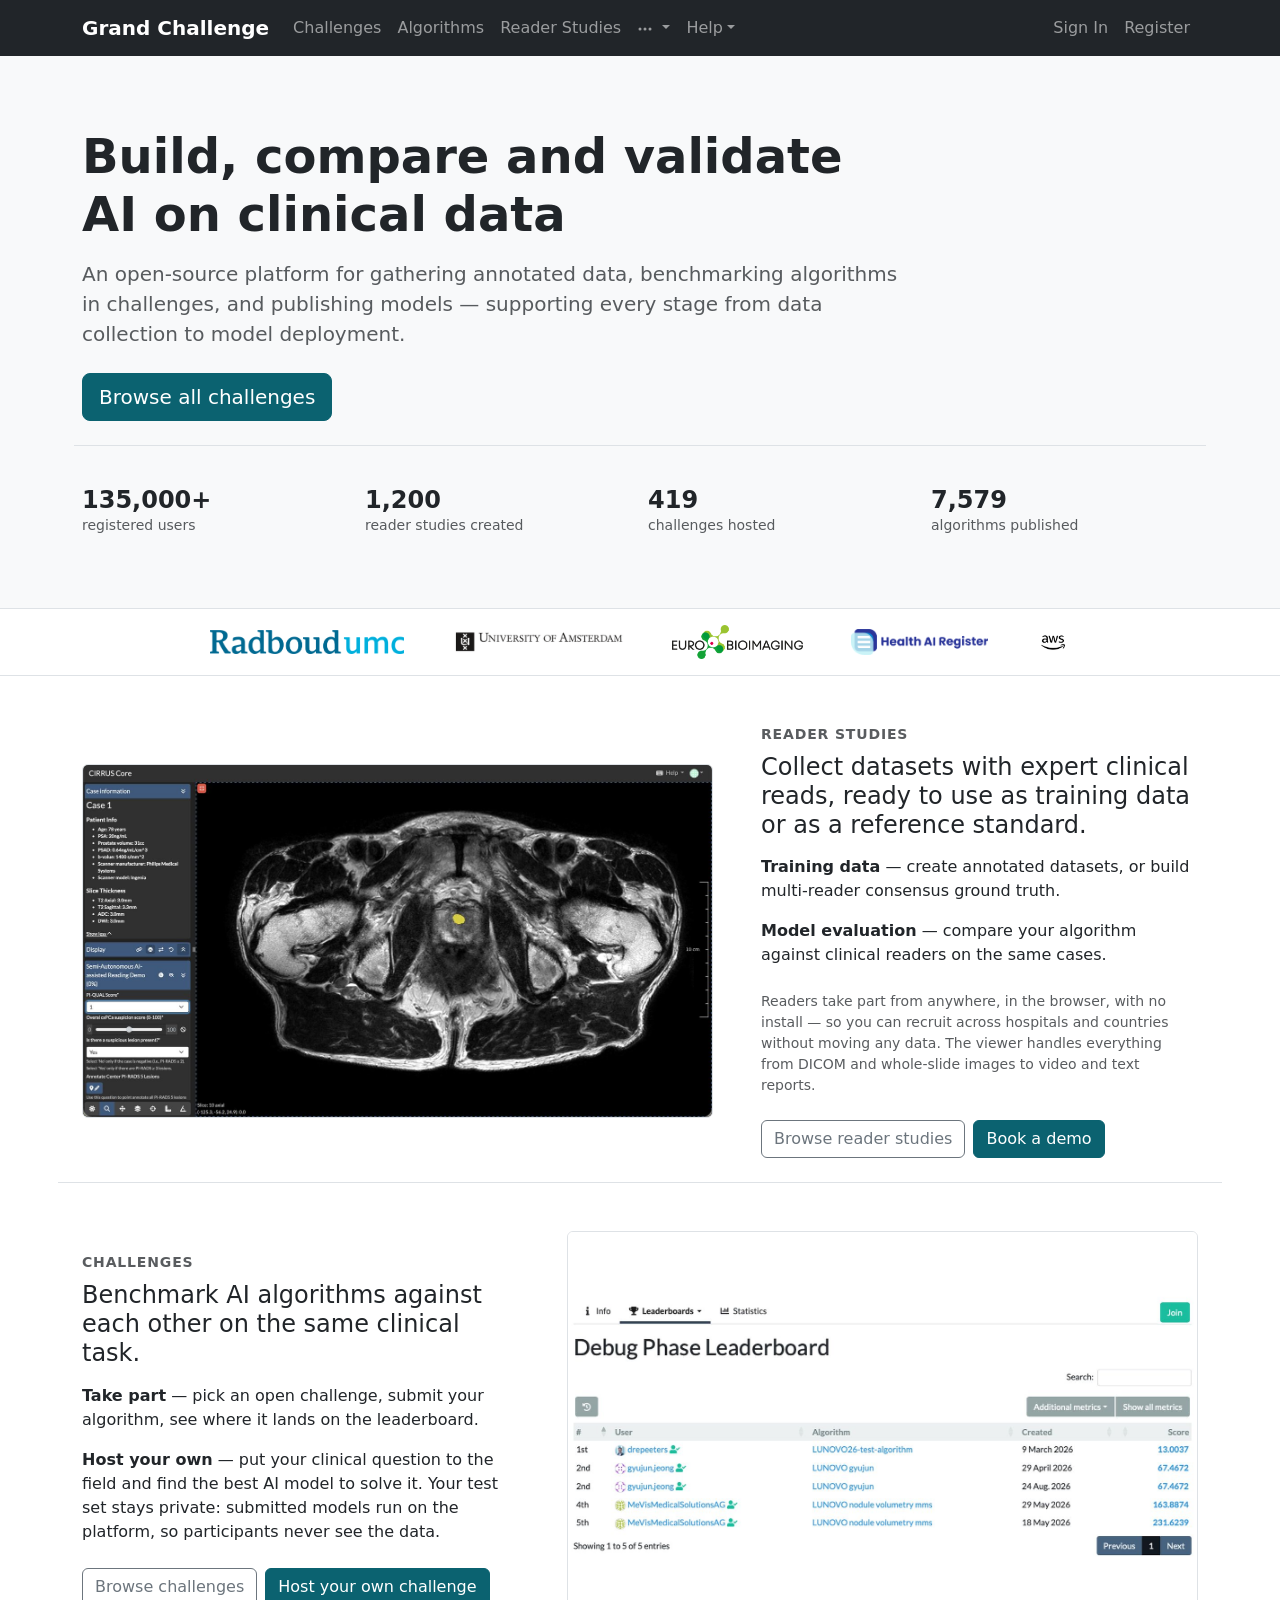
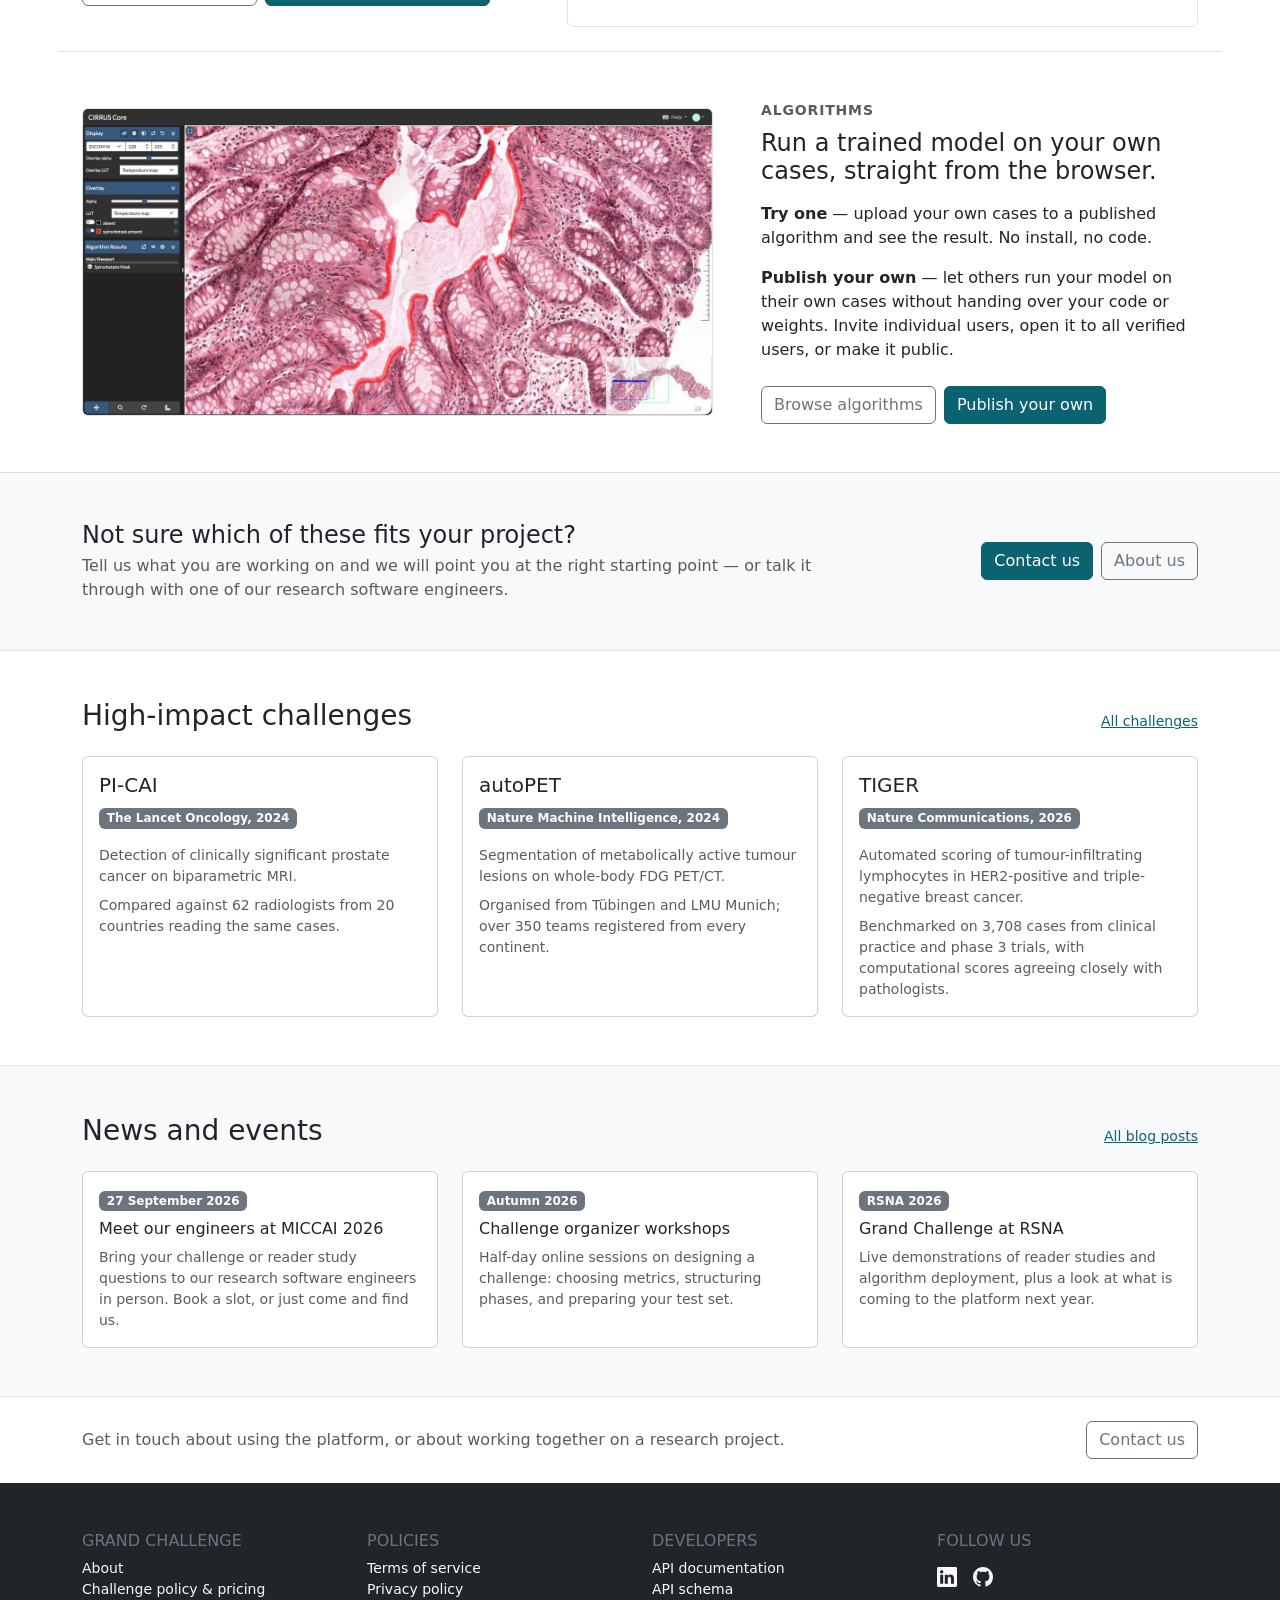
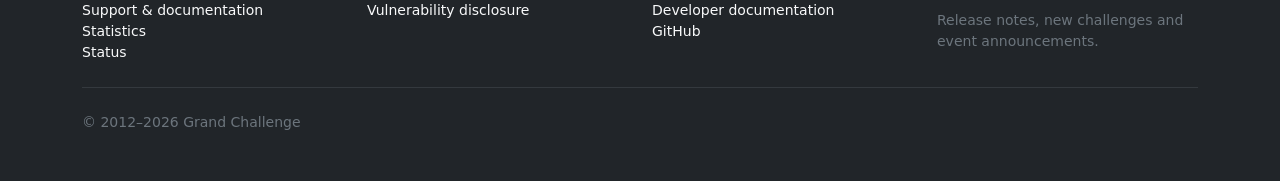
==== index.html @ 6c6eebd8 "Add original html document" ====
<!DOCTYPE html>
<html lang="en" data-bs-theme="light">
<head>
<meta charset="utf-8">
<meta name="viewport" content="width=device-width, initial-scale=1">
<title>Grand Challenge — homepage draft v3</title>
<link href="https://cdn.jsdelivr.net/npm/bootstrap@5.3.3/dist/css/bootstrap.min.css" rel="stylesheet">

<!-- =====================================================================
     THEME OVERRIDES — the only custom CSS on the page.
     All of it uses Bootstrap 5.3's own CSS variable API. Delete this
     block and the page still works; it just reverts to Bootstrap blue.
     ===================================================================== -->
<style>
  :root,
  [data-bs-theme="light"] {
    --gc-accent:        #0b6270;
    --gc-accent-hover:  #095260;
    --bs-link-color-rgb: 11, 98, 112;
    --bs-link-hover-color-rgb: 9, 82, 96;
  }
  .btn-primary {
    --bs-btn-bg: var(--gc-accent);
    --bs-btn-border-color: var(--gc-accent);
    --bs-btn-hover-bg: var(--gc-accent-hover);
    --bs-btn-hover-border-color: var(--gc-accent-hover);
    --bs-btn-active-bg: var(--gc-accent-hover);
    --bs-btn-active-border-color: var(--gc-accent-hover);
  }
</style>
</head>
<body>

<!-- ============ NAVBAR ============ -->
<!-- Mirrors the live grand-challenge.org navbar: three primary sections,
     an unlabelled overflow dropdown, Help, then Sign In / Register. -->
<nav class="navbar navbar-expand-lg bg-dark" data-bs-theme="dark">
  <div class="container">
    <a class="navbar-brand fw-semibold" href="https://grand-challenge.org/">Grand Challenge</a>
    <button class="navbar-toggler" type="button" data-bs-toggle="collapse" data-bs-target="#nav" aria-controls="nav" aria-expanded="false" aria-label="Toggle navigation">
      <span class="navbar-toggler-icon"></span>
    </button>
    <div class="collapse navbar-collapse" id="nav">
      <ul class="navbar-nav me-auto">
        <li class="nav-item"><a class="nav-link" href="https://grand-challenge.org/challenges/">Challenges</a></li>
        <li class="nav-item"><a class="nav-link" href="https://grand-challenge.org/algorithms/">Algorithms</a></li>
        <li class="nav-item"><a class="nav-link" href="https://grand-challenge.org/reader-studies/">Reader Studies</a></li>
        <li class="nav-item dropdown">
          <a class="nav-link dropdown-toggle" href="#" role="button" data-bs-toggle="dropdown" aria-expanded="false" aria-label="More">
            <svg xmlns="http://www.w3.org/2000/svg" width="16" height="16" viewBox="0 0 16 16" fill="currentColor" aria-hidden="true"><path d="M3 9.5a1.5 1.5 0 1 1 0-3 1.5 1.5 0 0 1 0 3m5 0a1.5 1.5 0 1 1 0-3 1.5 1.5 0 0 1 0 3m5 0a1.5 1.5 0 1 1 0-3 1.5 1.5 0 0 1 0 3"/></svg>
          </a>
          <ul class="dropdown-menu">
            <li><a class="dropdown-item" href="https://grand-challenge.org/blogs/">Blog</a></li>
            <li><a class="dropdown-item" href="https://grand-challenge.org/archives/">Archives</a></li>
            <li><a class="dropdown-item" href="https://grand-challenge.org/about/">About</a></li>
            <li><a class="dropdown-item" href="https://grand-challenge.org/stats/">Statistics</a></li>
            <li><a class="dropdown-item" href="https://grand-challenge.org/policies/terms-of-service/">Terms of Service</a></li>
            <li><a class="dropdown-item" href="https://grand-challenge.org/policies/privacy/">Privacy Policy</a></li>
          </ul>
        </li>
        <li class="nav-item dropdown">
          <a class="nav-link dropdown-toggle" href="#" role="button" data-bs-toggle="dropdown" aria-expanded="false">Help</a>
          <ul class="dropdown-menu">
            <li><h6 class="dropdown-header">Grand Challenge Support</h6></li>
            <li><a class="dropdown-item" href="https://grand-challenge.org/documentation/">Grand Challenge Documentation</a></li>
          </ul>
        </li>
      </ul>
      <ul class="navbar-nav">
        <li class="nav-item"><a class="nav-link" href="https://grand-challenge.org/accounts/login/">Sign In</a></li>
        <li class="nav-item"><a class="nav-link" href="https://grand-challenge.org/accounts/signup/">Register</a></li>
      </ul>
    </div>
  </div>
</nav>

<!-- ============ HERO ============ -->
<header class="bg-body-tertiary border-bottom py-5">
  <div class="container py-lg-4">
    <div class="row">
      <div class="col-lg-9">
        <h1 class="display-5 fw-bold mb-3">Build, compare and validate AI on clinical data</h1>
        <p class="fs-5 text-body-secondary mb-4">
          An open-source platform for gathering annotated data, benchmarking algorithms
          in challenges, and publishing models &mdash; supporting every stage from data
          collection to model deployment.
        </p>
        <div class="d-flex flex-wrap gap-2">
          <a href="#" class="btn btn-primary btn-lg">Browse all challenges</a>
        </div>
      </div>
    </div>

    <div class="row g-3 mt-4 pt-4 border-top">
      <div class="col-6 col-lg-3">
        <div class="h4 fw-bold mb-0">135,000+</div>
        <div class="small text-body-secondary">registered users</div>
      </div>
      <div class="col-6 col-lg-3">
        <div class="h4 fw-bold mb-0">1,200</div>
        <div class="small text-body-secondary">reader studies created</div>
      </div>
      <div class="col-6 col-lg-3">
        <div class="h4 fw-bold mb-0">419</div>
        <div class="small text-body-secondary">challenges hosted</div>
      </div>
      <div class="col-6 col-lg-3">
        <div class="h4 fw-bold mb-0">7,579</div>
        <div class="small text-body-secondary">algorithms published</div>
      </div>
    </div>
  </div>
</header>

<!-- ============ PARTNERS ============ -->
<!-- Label sits inline with the logos rather than on its own line above them,
     which halves the height of the band. Heights tuned for optical weight. -->
<section class="py-3 border-bottom">
  <div class="container">
    <div class="d-flex flex-wrap align-items-center justify-content-center gap-4 gap-lg-5">
      <img alt="Radboud university medical center" style="height:24px;width:auto" src="[data-uri]">
      <img alt="University of Amsterdam" style="height:24px;width:auto" src="[data-uri]">
      <img alt="Euro-BioImaging" style="height:34px;width:auto" src="[data-uri]">
      <img alt="Health AI Register" style="height:26px;width:auto" src="[data-uri]">
      <img alt="Amazon Web Services" style="height:34px;width:auto" src="[data-uri]">
    </div>
  </div>
</section>

<!-- ============ THE FEATURES ============ -->
<!-- Stacked, alternating sides. Equal weight comes from identical internal
     shape: heading / one lede line / two labelled uses / one link. -->
<section class="py-5">
  <div class="container">

      <!-- Reader studies -->
      <div class="row g-4 g-lg-5 align-items-center mb-5 pb-4 border-bottom">
        <div class="col-lg-7">
          <img class="img-fluid rounded border" width="1400" height="783" loading="lazy"
            alt="The CIRRUS viewer showing a full prostate MRI slice with an annotated lesion, beside a panel of study questions" src="[data-uri]">
        </div>
        <div class="col-lg-5">
          <p class="text-uppercase small fw-semibold text-body-secondary mb-2" style="letter-spacing:.06em">Reader studies</p>
          <h3 class="h4 mb-3">Collect datasets with expert clinical reads, ready to use as training data or as a reference standard.</h3>
          <ul class="list-unstyled mb-4">
            <li class="mb-3"><strong>Training data</strong> &mdash; create annotated datasets, or build multi-reader consensus ground truth.</li>
            <li><strong>Model evaluation</strong> &mdash; compare your algorithm against clinical readers on the same cases.</li>
          </ul>
          <p class="small text-body-secondary mb-4">
            Readers take part from anywhere, in the browser, with no install &mdash; so you can
            recruit across hospitals and countries without moving any data. The viewer handles
            everything from DICOM and whole-slide images to video and text reports.
          </p>
          <div class="d-flex flex-wrap gap-2">
            <a href="https://grand-challenge.org/reader-studies/" class="btn btn-outline-secondary">Browse reader studies</a>
            <a href="#" class="btn btn-primary">Book a demo</a>
          </div>
        </div>
      </div>

      <!-- Challenges -->
      <div class="row g-4 g-lg-5 align-items-center flex-lg-row-reverse mb-5 pb-4 border-bottom">
        <div class="col-lg-7">
          <img class="img-fluid rounded border" width="1400" height="875" loading="lazy"
            alt="A challenge leaderboard, ranking submitted algorithms by score with the team, algorithm name and submission date" src="[data-uri]">
        </div>
        <div class="col-lg-5">
          <p class="text-uppercase small fw-semibold text-body-secondary mb-2" style="letter-spacing:.06em">Challenges</p>
          <h3 class="h4 mb-3">Benchmark AI algorithms against each other on the same clinical task.</h3>
          <ul class="list-unstyled mb-4">
            <li class="mb-3"><strong>Take part</strong> &mdash; pick an open challenge, submit your algorithm, see where it lands on the leaderboard.</li>
            <li><strong>Host your own</strong> &mdash; put your clinical question to the field and find the best AI model to solve it. Your test set stays private: submitted models run on the platform, so participants never see the data.</li>
          </ul>
          <div class="d-flex flex-wrap gap-2">
            <a href="#" class="btn btn-outline-secondary">Browse challenges</a>
            <a href="#" class="btn btn-primary">Host your own challenge</a>
          </div>
        </div>
      </div>

      <!-- Algorithms -->
      <div class="row g-4 g-lg-5 align-items-center">
        <div class="col-lg-7">
          <img class="img-fluid rounded border" width="1400" height="682" loading="lazy"
            alt="The viewer showing a pathology slide with an algorithm-generated spirochetosis mask overlaid in red, beside overlay and class controls" src="[data-uri]">
        </div>
        <div class="col-lg-5">
          <p class="text-uppercase small fw-semibold text-body-secondary mb-2" style="letter-spacing:.06em">Algorithms</p>
          <h3 class="h4 mb-3">Run a trained model on your own cases, straight from the browser.</h3>
          <ul class="list-unstyled mb-4">
            <li class="mb-3"><strong>Try one</strong> &mdash; upload your own cases to a published algorithm and see the result. No install, no code.</li>
            <li><strong>Publish your own</strong> &mdash; let others run your model on their own cases without handing over your code or weights. Invite individual users, open it to all verified users, or make it public.</li>
          </ul>
          <div class="d-flex flex-wrap gap-2">
            <a href="#" class="btn btn-outline-secondary">Browse algorithms</a>
            <a href="#" class="btn btn-primary">Publish your own</a>
          </div>
        </div>
      </div>
  </div>
</section>

<!-- ============ CONTACT ============ -->
<section class="py-5 bg-body-tertiary border-top border-bottom">
  <div class="container">
    <div class="row align-items-center g-3">
      <div class="col-lg-8">
        <h2 class="h4 mb-1">Not sure which of these fits your project?</h2>
        <p class="text-body-secondary mb-0">
          Tell us what you are working on and we will point you at the right starting
          point &mdash; or talk it through with one of our research software engineers.
        </p>
      </div>
      <div class="col-lg-4 text-lg-end">
        <div class="d-flex flex-wrap gap-2 justify-content-lg-end">
          <a href="#" class="btn btn-primary">Contact us</a>
          <a href="https://grand-challenge.org/about/" class="btn btn-outline-secondary">About us</a>
        </div>
      </div>
    </div>
  </div>
</section>

<!-- ============ HIGHLIGHTED CHALLENGES ============ -->
<!-- {% for challenge in high_impact_challenges %} over a curated flag. -->
<section class="py-5">
  <div class="container">
    <div class="d-flex flex-wrap justify-content-between align-items-end mb-4 gap-2">
      <h2 class="h3 mb-0">High-impact challenges</h2>
      <a href="https://grand-challenge.org/challenges/" class="small">All challenges</a>
    </div>

    <div class="row row-cols-1 row-cols-md-3 g-4">
      <div class="col">
        <div class="card h-100">
          <div class="card-body">
            <h3 class="h5 card-title mb-2"><a href="https://pi-cai.grand-challenge.org/" class="stretched-link text-decoration-none text-body">PI-CAI</a></h3>
            <span class="badge text-bg-secondary mb-3">The Lancet Oncology, 2024</span>
            <p class="card-text small text-body-secondary mb-2">Detection of clinically significant prostate cancer on biparametric MRI.</p>
            <p class="card-text small text-body-secondary mb-0">Compared against 62 radiologists from 20 countries reading the same cases.</p>
          </div>
        </div>
      </div>
      <div class="col">
        <div class="card h-100">
          <div class="card-body">
            <h3 class="h5 card-title mb-2"><a href="https://autopet.grand-challenge.org/" class="stretched-link text-decoration-none text-body">autoPET</a></h3>
            <span class="badge text-bg-secondary mb-3">Nature Machine Intelligence, 2024</span>
            <p class="card-text small text-body-secondary mb-2">Segmentation of metabolically active tumour lesions on whole-body FDG PET/CT.</p>
            <p class="card-text small text-body-secondary mb-0">Organised from T&uuml;bingen and LMU Munich; over 350 teams registered from every continent.</p>
          </div>
        </div>
      </div>
      <div class="col">
        <div class="card h-100">
          <div class="card-body">
            <h3 class="h5 card-title mb-2"><a href="https://tiger.grand-challenge.org/" class="stretched-link text-decoration-none text-body">TIGER</a></h3>
            <span class="badge text-bg-secondary mb-3">Nature Communications, 2026</span>
            <p class="card-text small text-body-secondary mb-2">Automated scoring of tumour-infiltrating lymphocytes in HER2-positive and triple-negative breast cancer.</p>
            <p class="card-text small text-body-secondary mb-0">Benchmarked on 3,708 cases from clinical practice and phase 3 trials, with computational scores agreeing closely with pathologists.</p>
          </div>
        </div>
      </div>
    </div>
  </div>
</section>

<!-- ============ NEWS &amp; EVENTS ============ -->
<!-- Forward-looking. Past release notes stay on the blog. -->
<section class="py-5 bg-body-tertiary border-top border-bottom">
  <div class="container">
    <div class="d-flex flex-wrap justify-content-between align-items-end mb-4 gap-2">
      <h2 class="h3 mb-0">News and events</h2>
      <a href="https://grand-challenge.org/blogs/" class="small">All blog posts</a>
    </div>
    <div class="row g-4">

      <div class="col-md-4">
        <div class="card h-100">
          <div class="card-body">
            <span class="badge text-bg-secondary mb-2">27 September 2026</span>
            <h3 class="h6 card-title"><a href="#" class="stretched-link text-decoration-none text-body">Meet our engineers at MICCAI 2026</a></h3>
            <p class="card-text small text-body-secondary">
              Bring your challenge or reader study questions to our research software
              engineers in person. Book a slot, or just come and find us.
            </p>
          </div>
        </div>
      </div>

      <div class="col-md-4">
        <div class="card h-100">
          <div class="card-body">
            <span class="badge text-bg-secondary mb-2">Autumn 2026</span>
            <h3 class="h6 card-title"><a href="#" class="stretched-link text-decoration-none text-body">Challenge organizer workshops</a></h3>
            <p class="card-text small text-body-secondary">
              Half-day online sessions on designing a challenge: choosing metrics,
              structuring phases, and preparing your test set.
            </p>
          </div>
        </div>
      </div>

      <div class="col-md-4">
        <div class="card h-100">
          <div class="card-body">
            <span class="badge text-bg-secondary mb-2">RSNA 2026</span>
            <h3 class="h6 card-title"><a href="#" class="stretched-link text-decoration-none text-body">Grand Challenge at RSNA</a></h3>
            <p class="card-text small text-body-secondary">
              Live demonstrations of reader studies and algorithm deployment,
              plus a look at what is coming to the platform next year.
            </p>
          </div>
        </div>
      </div>

    </div>
  </div>
</section>

<!-- ============ CLOSING CONTACT STRIP ============ -->
<!-- Slim echo of the contact band above, so the page ends on an action. -->
<section class="py-4">
  <div class="container">
    <div class="d-flex flex-wrap align-items-center justify-content-between gap-2">
      <p class="mb-0 text-body-secondary">Get in touch about using the platform, or about working together on a research project.</p>
      <a href="#" class="btn btn-outline-secondary">Contact us</a>
    </div>
  </div>
</section>

<!-- ============ FOOTER ============ -->
<footer class="bg-dark text-light py-5" data-bs-theme="dark">
  <div class="container">
    <div class="row g-4">
      <div class="col-6 col-lg-3">
        <h2 class="h6 text-uppercase text-secondary">Grand Challenge</h2>
        <ul class="list-unstyled small mb-0">
          <li><a class="link-light link-underline-opacity-0 link-underline-opacity-100-hover" href="#">About</a></li>
          <li><a class="link-light link-underline-opacity-0 link-underline-opacity-100-hover" href="#">Challenge policy &amp; pricing</a></li>
          <li><a class="link-light link-underline-opacity-0 link-underline-opacity-100-hover" href="#">Support &amp; documentation</a></li>
          <li><a class="link-light link-underline-opacity-0 link-underline-opacity-100-hover" href="#">Statistics</a></li>
          <li><a class="link-light link-underline-opacity-0 link-underline-opacity-100-hover" href="#">Status</a></li>
        </ul>
      </div>
      <div class="col-6 col-lg-3">
        <h2 class="h6 text-uppercase text-secondary">Policies</h2>
        <ul class="list-unstyled small mb-0">
          <li><a class="link-light link-underline-opacity-0 link-underline-opacity-100-hover" href="#">Terms of service</a></li>
          <li><a class="link-light link-underline-opacity-0 link-underline-opacity-100-hover" href="#">Privacy policy</a></li>
          <li><a class="link-light link-underline-opacity-0 link-underline-opacity-100-hover" href="#">Vulnerability disclosure</a></li>
        </ul>
      </div>
      <div class="col-6 col-lg-3">
        <h2 class="h6 text-uppercase text-secondary">Developers</h2>
        <ul class="list-unstyled small mb-0">
          <li><a class="link-light link-underline-opacity-0 link-underline-opacity-100-hover" href="#">API documentation</a></li>
          <li><a class="link-light link-underline-opacity-0 link-underline-opacity-100-hover" href="#">API schema</a></li>
          <li><a class="link-light link-underline-opacity-0 link-underline-opacity-100-hover" href="#">Developer documentation</a></li>
          <li><a class="link-light link-underline-opacity-0 link-underline-opacity-100-hover" href="#">GitHub</a></li>
        </ul>
      </div>
      <div class="col-6 col-lg-3">
        <h2 class="h6 text-uppercase text-secondary">Follow us</h2>
        <div class="d-flex gap-3 fs-4">
          <a class="link-light" href="https://www.linkedin.com/company/grand-challenge" aria-label="Grand Challenge on LinkedIn"><svg xmlns="http://www.w3.org/2000/svg" width="20" height="20" viewBox="0 0 16 16" fill="currentColor" aria-hidden="true"><path d="M0 1.146C0 .513.526 0 1.175 0h13.65C15.474 0 16 .513 16 1.146v13.708c0 .633-.526 1.146-1.175 1.146H1.175C.526 16 0 15.487 0 14.854zm4.943 12.248V6.169H2.542v7.225zm-1.2-8.212c.837 0 1.358-.554 1.358-1.248-.015-.709-.52-1.248-1.342-1.248S2.4 3.226 2.4 3.934c0 .694.521 1.248 1.327 1.248zm4.908 8.212V9.359c0-.216.016-.432.08-.586.173-.431.568-.878 1.232-.878.869 0 1.216.662 1.216 1.634v3.865h2.401V9.25c0-2.22-1.184-3.252-2.764-3.252-1.274 0-1.845.7-2.165 1.193v.025h-.016l.016-.025V6.169h-2.4c.03.678 0 7.225 0 7.225z"/></svg></a>
          <a class="link-light" href="https://github.com/comic/grand-challenge.org" aria-label="Grand Challenge on GitHub"><svg xmlns="http://www.w3.org/2000/svg" width="20" height="20" viewBox="0 0 16 16" fill="currentColor" aria-hidden="true"><path d="M8 0C3.58 0 0 3.58 0 8c0 3.54 2.29 6.53 5.47 7.59.4.07.55-.17.55-.38 0-.19-.01-.82-.01-1.49-2.01.37-2.53-.49-2.69-.94-.09-.23-.48-.94-.82-1.13-.28-.15-.68-.52-.01-.53.63-.01 1.08.58 1.23.82.72 1.21 1.87.87 2.33.66.07-.52.28-.87.51-1.07-1.78-.2-3.64-.89-3.64-3.95 0-.87.31-1.59.82-2.15-.08-.2-.36-1.02.08-2.12 0 0 .67-.21 2.2.82.64-.18 1.32-.27 2-.27s1.36.09 2 .27c1.53-1.04 2.2-.82 2.2-.82.44 1.1.16 1.92.08 2.12.51.56.82 1.27.82 2.15 0 3.07-1.87 3.75-3.65 3.95.29.25.54.73.54 1.48 0 1.07-.01 1.93-.01 2.2 0 .21.15.46.55.38A8.01 8.01 0 0 0 16 8c0-4.42-3.58-8-8-8"/></svg></a>
        </div>
        <p class="small text-secondary mt-3 mb-0">
          Release notes, new challenges and event announcements.
        </p>
      </div>
    </div>
    <hr class="border-secondary my-4">
    <p class="small text-secondary mb-0">&copy; 2012&ndash;2026 Grand Challenge</p>
  </div>
</footer>

<script src="https://cdn.jsdelivr.net/npm/bootstrap@5.3.3/dist/js/bootstrap.bundle.min.js"></script>
</body>
</html>
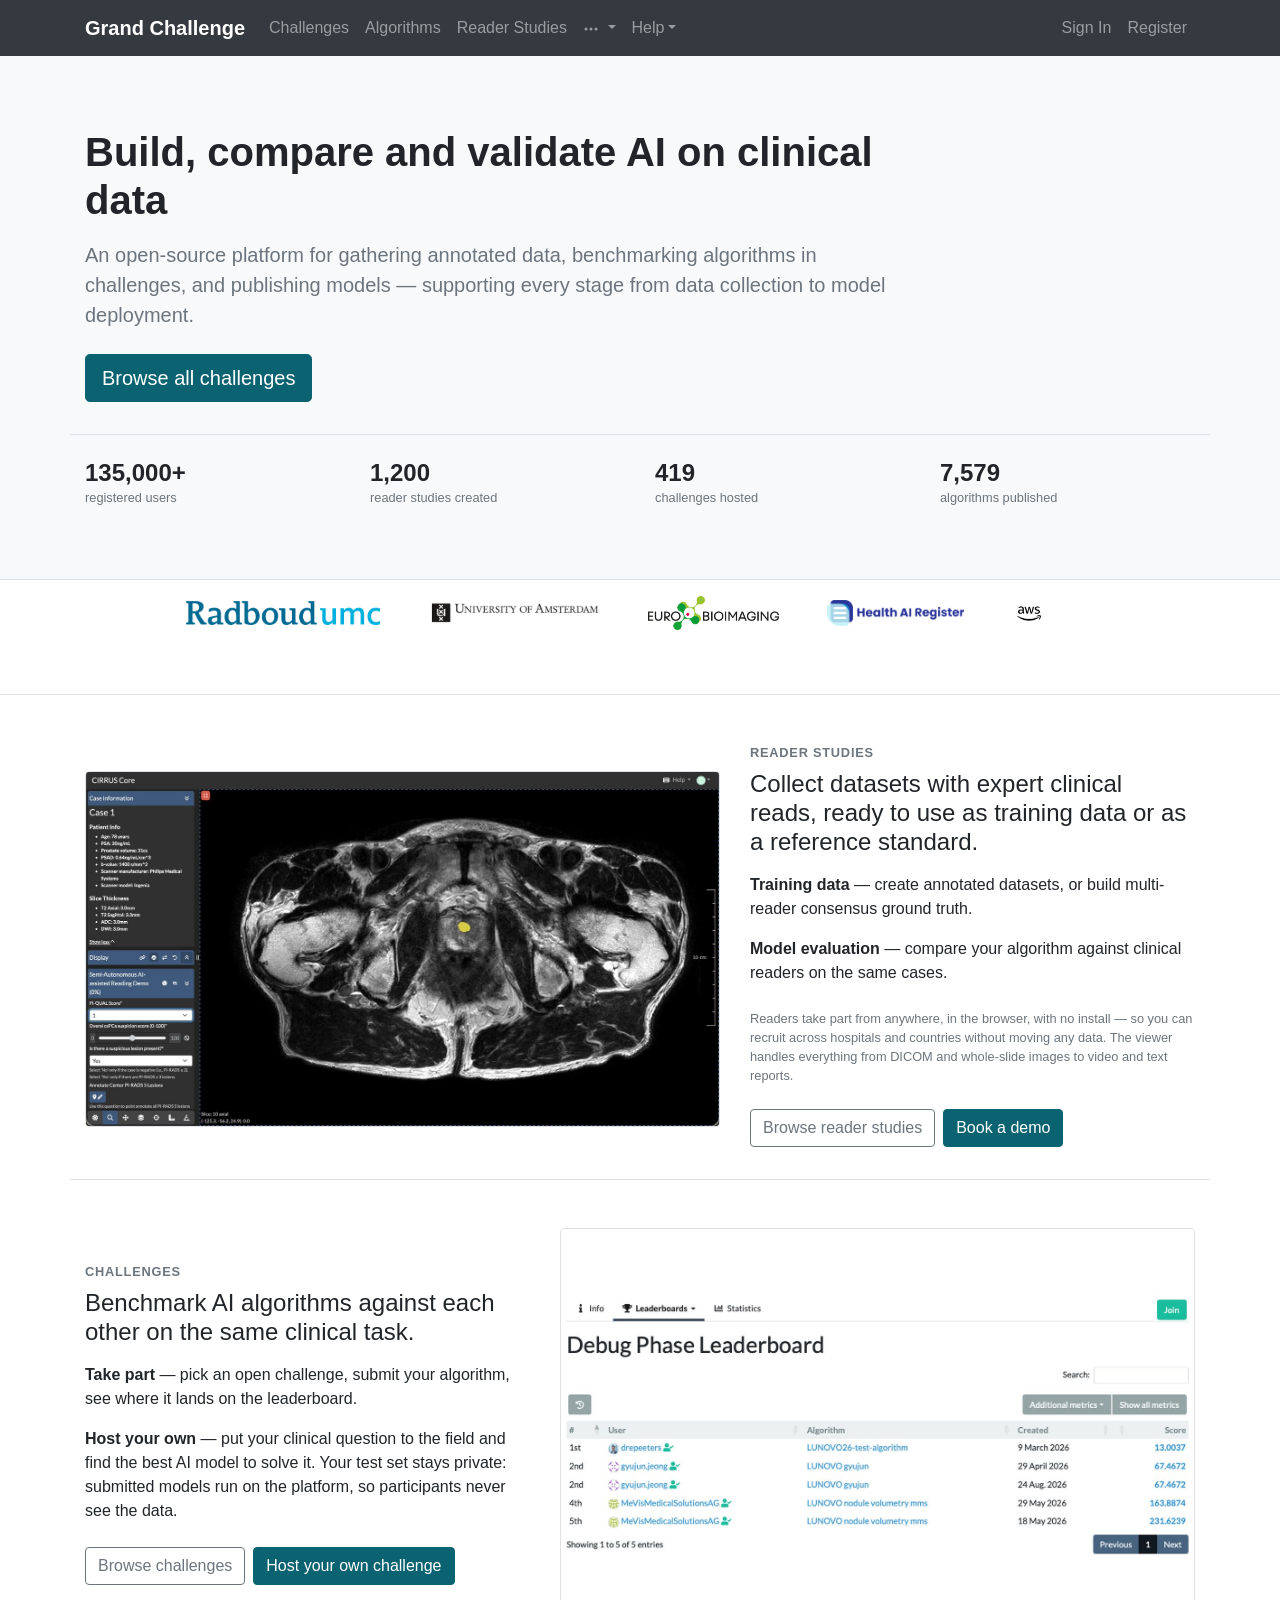
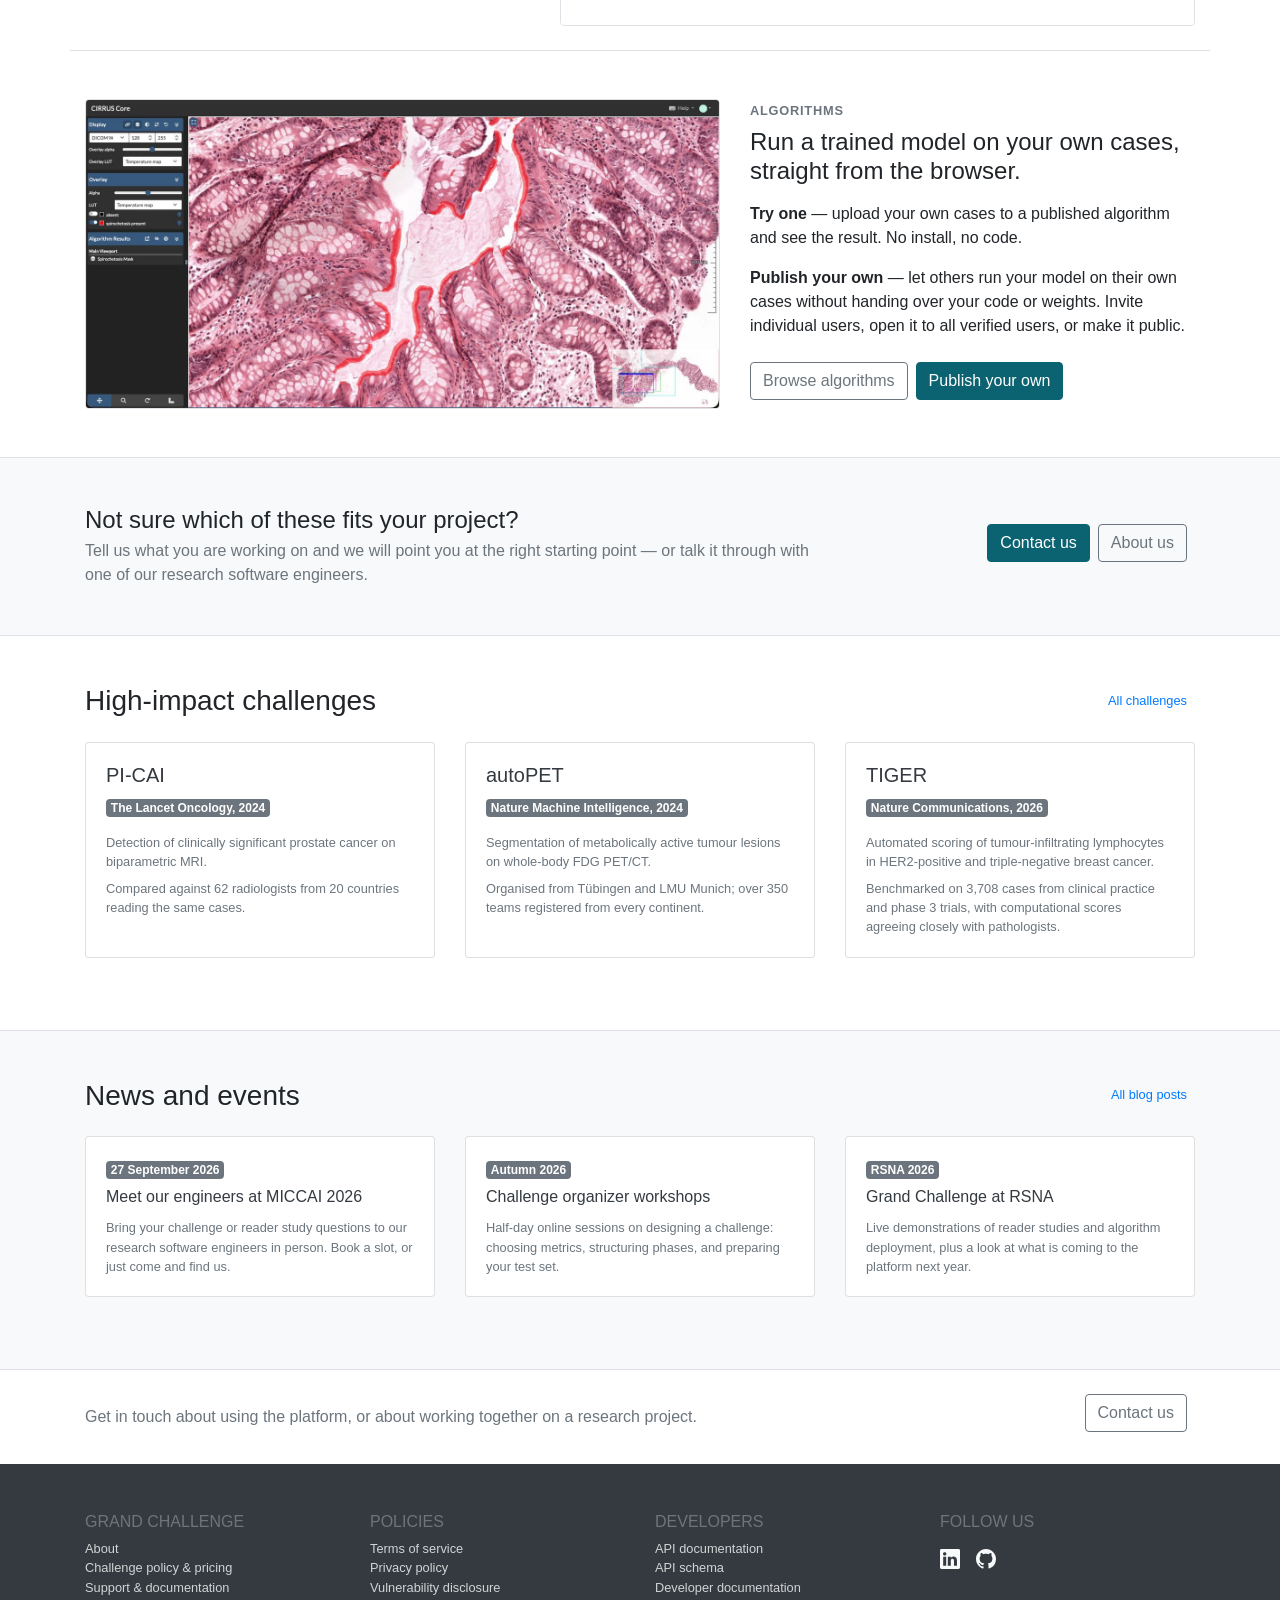
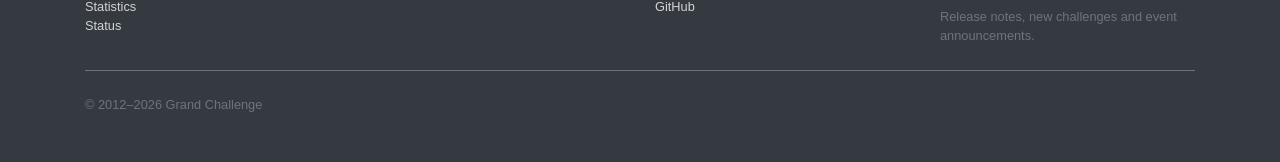
==== commit 9b930b99: "Migrate to gc' current bootstrap 4.6.2 version" ====
--- a/index.html
+++ b/index.html
@@ -1,31 +1,63 @@
 <!DOCTYPE html>
-<html lang="en" data-bs-theme="light">
+<html lang="en">
 <head>
 <meta charset="utf-8">
 <meta name="viewport" content="width=device-width, initial-scale=1">
 <title>Grand Challenge — homepage draft v3</title>
-<link href="https://cdn.jsdelivr.net/npm/bootstrap@5.3.3/dist/css/bootstrap.min.css" rel="stylesheet">
+<link href="https://cdn.jsdelivr.net/npm/bootstrap@4.6.2/dist/css/bootstrap.min.css" rel="stylesheet">
 
 <!-- =====================================================================
      THEME OVERRIDES — the only custom CSS on the page.
-     All of it uses Bootstrap 5.3's own CSS variable API. Delete this
-     block and the page still works; it just reverts to Bootstrap blue.
+    This keeps the page visually close to the Bootstrap 5 version while
+    using Bootstrap 4.6.2-compatible classes and components.
      ===================================================================== -->
 <style>
-  :root,
-  [data-bs-theme="light"] {
-    --gc-accent:        #0b6270;
-    --gc-accent-hover:  #095260;
-    --bs-link-color-rgb: 11, 98, 112;
-    --bs-link-hover-color-rgb: 9, 82, 96;
-  }
   .btn-primary {
-    --bs-btn-bg: var(--gc-accent);
-    --bs-btn-border-color: var(--gc-accent);
-    --bs-btn-hover-bg: var(--gc-accent-hover);
-    --bs-btn-hover-border-color: var(--gc-accent-hover);
-    --bs-btn-active-bg: var(--gc-accent-hover);
-    --bs-btn-active-border-color: var(--gc-accent-hover);
+    background-color: #0b6270;
+    border-color: #0b6270;
+  }
+  .btn-primary:hover,
+  .btn-primary:focus,
+  .btn-primary:active {
+    background-color: #095260;
+    border-color: #095260;
+  }
+  .bg-soft {
+    background-color: #f8f9fa;
+  }
+  .footer-link {
+    color: rgba(255, 255, 255, 0.78);
+    text-decoration: none;
+  }
+  .footer-link:hover,
+  .footer-link:focus {
+    color: #fff;
+    text-decoration: underline;
+  }
+  .gc-flex-gap-2 > * {
+    margin-right: 0.5rem;
+    margin-bottom: 0.5rem;
+  }
+  .gc-flex-gap-3 > * {
+    margin-right: 1rem;
+    margin-bottom: 1rem;
+  }
+  .gc-flex-gap-4 > * {
+    margin-right: 1.5rem;
+    margin-bottom: 1.5rem;
+  }
+  .gc-flex-gap-5 > * {
+    margin-right: 3rem;
+    margin-bottom: 3rem;
+  }
+  .social-links a {
+    font-size: 1.5rem;
+  }
+  @media (min-width: 992px) {
+    .gc-flex-gap-lg-5 > * {
+      margin-right: 3rem;
+      margin-bottom: 3rem;
+    }
   }
 </style>
 </head>
@@ -34,19 +66,19 @@
 <!-- ============ NAVBAR ============ -->
 <!-- Mirrors the live grand-challenge.org navbar: three primary sections,
      an unlabelled overflow dropdown, Help, then Sign In / Register. -->
-<nav class="navbar navbar-expand-lg bg-dark" data-bs-theme="dark">
-  <div class="container">
-    <a class="navbar-brand fw-semibold" href="https://grand-challenge.org/">Grand Challenge</a>
-    <button class="navbar-toggler" type="button" data-bs-toggle="collapse" data-bs-target="#nav" aria-controls="nav" aria-expanded="false" aria-label="Toggle navigation">
+<nav class="navbar navbar-expand-lg navbar-dark bg-dark">
+  <div class="container">
+    <a class="navbar-brand font-weight-bold" href="https://grand-challenge.org/">Grand Challenge</a>
+    <button class="navbar-toggler" type="button" data-toggle="collapse" data-target="#nav" aria-controls="nav" aria-expanded="false" aria-label="Toggle navigation">
       <span class="navbar-toggler-icon"></span>
     </button>
     <div class="collapse navbar-collapse" id="nav">
-      <ul class="navbar-nav me-auto">
+      <ul class="navbar-nav mr-auto">
         <li class="nav-item"><a class="nav-link" href="https://grand-challenge.org/challenges/">Challenges</a></li>
         <li class="nav-item"><a class="nav-link" href="https://grand-challenge.org/algorithms/">Algorithms</a></li>
         <li class="nav-item"><a class="nav-link" href="https://grand-challenge.org/reader-studies/">Reader Studies</a></li>
         <li class="nav-item dropdown">
-          <a class="nav-link dropdown-toggle" href="#" role="button" data-bs-toggle="dropdown" aria-expanded="false" aria-label="More">
+          <a class="nav-link dropdown-toggle" href="#" role="button" data-toggle="dropdown" aria-expanded="false" aria-label="More">
             <svg xmlns="http://www.w3.org/2000/svg" width="16" height="16" viewBox="0 0 16 16" fill="currentColor" aria-hidden="true"><path d="M3 9.5a1.5 1.5 0 1 1 0-3 1.5 1.5 0 0 1 0 3m5 0a1.5 1.5 0 1 1 0-3 1.5 1.5 0 0 1 0 3m5 0a1.5 1.5 0 1 1 0-3 1.5 1.5 0 0 1 0 3"/></svg>
           </a>
           <ul class="dropdown-menu">
@@ -59,7 +91,7 @@
           </ul>
         </li>
         <li class="nav-item dropdown">
-          <a class="nav-link dropdown-toggle" href="#" role="button" data-bs-toggle="dropdown" aria-expanded="false">Help</a>
+          <a class="nav-link dropdown-toggle" href="#" role="button" data-toggle="dropdown" aria-expanded="false">Help</a>
           <ul class="dropdown-menu">
             <li><h6 class="dropdown-header">Grand Challenge Support</h6></li>
             <li><a class="dropdown-item" href="https://grand-challenge.org/documentation/">Grand Challenge Documentation</a></li>
@@ -75,38 +107,38 @@
 </nav>
 
 <!-- ============ HERO ============ -->
-<header class="bg-body-tertiary border-bottom py-5">
+<header class="bg-soft border-bottom py-5">
   <div class="container py-lg-4">
     <div class="row">
       <div class="col-lg-9">
-        <h1 class="display-5 fw-bold mb-3">Build, compare and validate AI on clinical data</h1>
-        <p class="fs-5 text-body-secondary mb-4">
+        <h1 class="display-5 font-weight-bold mb-3">Build, compare and validate AI on clinical data</h1>
+        <p class="lead text-muted mb-4">
           An open-source platform for gathering annotated data, benchmarking algorithms
           in challenges, and publishing models &mdash; supporting every stage from data
           collection to model deployment.
         </p>
-        <div class="d-flex flex-wrap gap-2">
+        <div class="d-flex flex-wrap gc-flex-gap-2">
           <a href="#" class="btn btn-primary btn-lg">Browse all challenges</a>
         </div>
       </div>
     </div>
 
-    <div class="row g-3 mt-4 pt-4 border-top">
-      <div class="col-6 col-lg-3">
-        <div class="h4 fw-bold mb-0">135,000+</div>
-        <div class="small text-body-secondary">registered users</div>
-      </div>
-      <div class="col-6 col-lg-3">
-        <div class="h4 fw-bold mb-0">1,200</div>
-        <div class="small text-body-secondary">reader studies created</div>
-      </div>
-      <div class="col-6 col-lg-3">
-        <div class="h4 fw-bold mb-0">419</div>
-        <div class="small text-body-secondary">challenges hosted</div>
-      </div>
-      <div class="col-6 col-lg-3">
-        <div class="h4 fw-bold mb-0">7,579</div>
-        <div class="small text-body-secondary">algorithms published</div>
+    <div class="row mt-4 pt-4 border-top">
+      <div class="col-6 col-lg-3">
+        <div class="h4 font-weight-bold mb-0">135,000+</div>
+        <div class="small text-muted">registered users</div>
+      </div>
+      <div class="col-6 col-lg-3">
+        <div class="h4 font-weight-bold mb-0">1,200</div>
+        <div class="small text-muted">reader studies created</div>
+      </div>
+      <div class="col-6 col-lg-3">
+        <div class="h4 font-weight-bold mb-0">419</div>
+        <div class="small text-muted">challenges hosted</div>
+      </div>
+      <div class="col-6 col-lg-3">
+        <div class="h4 font-weight-bold mb-0">7,579</div>
+        <div class="small text-muted">algorithms published</div>
       </div>
     </div>
   </div>
@@ -117,7 +149,7 @@
      which halves the height of the band. Heights tuned for optical weight. -->
 <section class="py-3 border-bottom">
   <div class="container">
-    <div class="d-flex flex-wrap align-items-center justify-content-center gap-4 gap-lg-5">
+    <div class="d-flex flex-wrap align-items-center justify-content-center gc-flex-gap-4 gc-flex-gap-lg-5">
       <img alt="Radboud university medical center" style="height:24px;width:auto" src="[data-uri]">
       <img alt="University of Amsterdam" style="height:24px;width:auto" src="[data-uri]">
       <img alt="Euro-BioImaging" style="height:34px;width:auto" src="[data-uri]">
@@ -140,18 +172,18 @@
             alt="The CIRRUS viewer showing a full prostate MRI slice with an annotated lesion, beside a panel of study questions" src="[data-uri]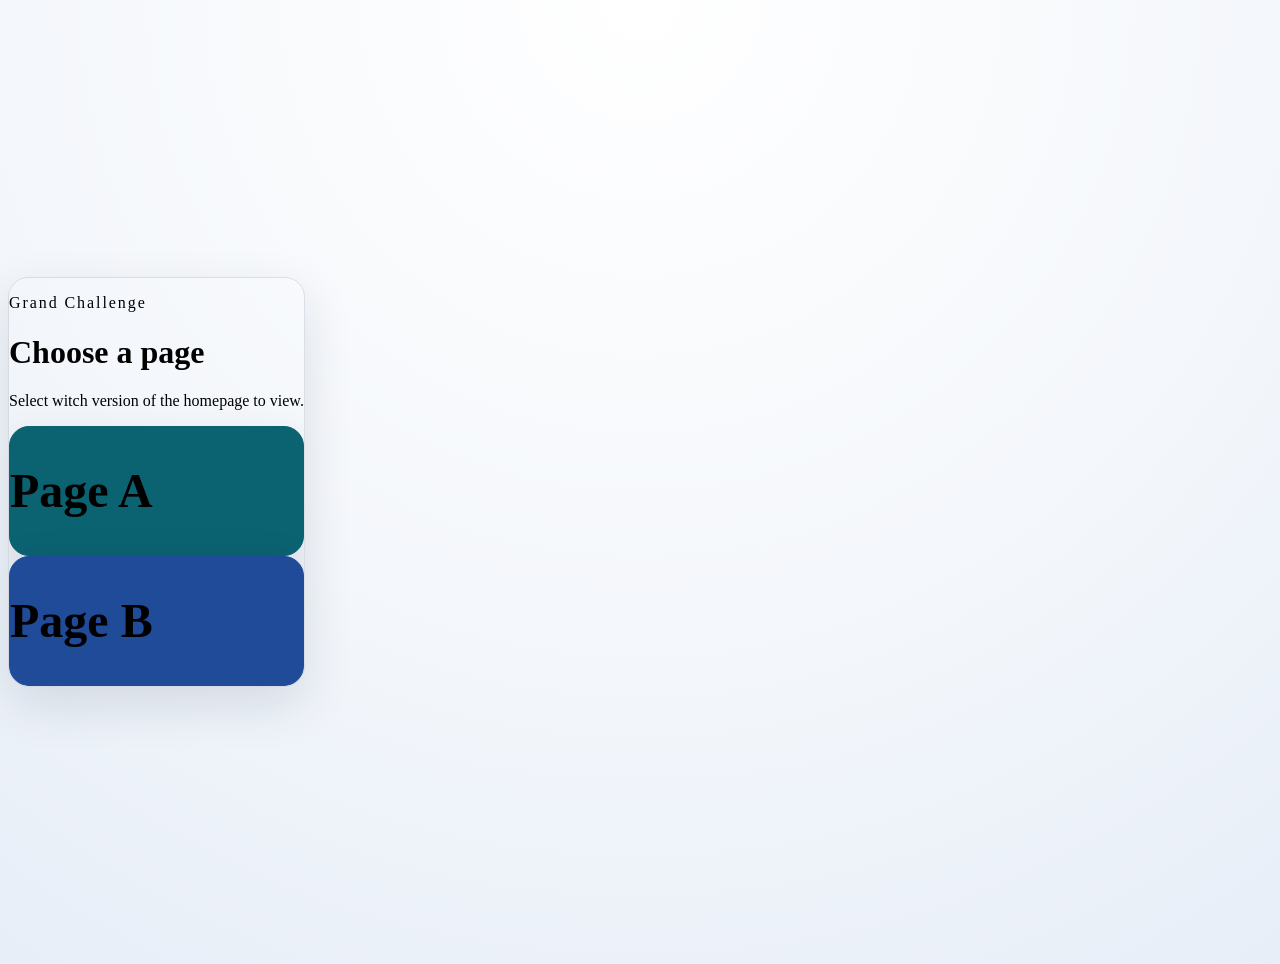
==== commit ab4c674c: "Split A/B and selection page" ====
--- a/index.html
+++ b/index.html
@@ -1,413 +1,124 @@
 <!DOCTYPE html>
 <html lang="en">
 <head>
-<meta charset="utf-8">
-<meta name="viewport" content="width=device-width, initial-scale=1">
-<title>Grand Challenge — homepage draft v3</title>
-<link href="https://cdn.jsdelivr.net/npm/bootstrap@4.6.2/dist/css/bootstrap.min.css" rel="stylesheet">
+  <meta charset="utf-8">
+  <meta name="viewport" content="width=device-width, initial-scale=1">
+  <title>Choose A or B</title>
+  <link href="bootstrap/css/bootstrap.min.css" rel="stylesheet">
+  <style>
+    body {
+      min-height: 100vh;
+      background: radial-gradient(circle at top, #ffffff 0%, #f4f7fb 55%, #e7eef8 100%);
+    }
 
-<!-- =====================================================================
-     THEME OVERRIDES — the only custom CSS on the page.
-    This keeps the page visually close to the Bootstrap 5 version while
-    using Bootstrap 4.6.2-compatible classes and components.
-     ===================================================================== -->
-<style>
-  .btn-primary {
-    background-color: #0b6270;
-    border-color: #0b6270;
-  }
-  .btn-primary:hover,
-  .btn-primary:focus,
-  .btn-primary:active {
-    background-color: #095260;
-    border-color: #095260;
-  }
-  .bg-soft {
-    background-color: #f8f9fa;
-  }
-  .footer-link {
-    color: rgba(255, 255, 255, 0.78);
-    text-decoration: none;
-  }
-  .footer-link:hover,
-  .footer-link:focus {
-    color: #fff;
-    text-decoration: underline;
-  }
-  .gc-flex-gap-2 > * {
-    margin-right: 0.5rem;
-    margin-bottom: 0.5rem;
-  }
-  .gc-flex-gap-3 > * {
-    margin-right: 1rem;
-    margin-bottom: 1rem;
-  }
-  .gc-flex-gap-4 > * {
-    margin-right: 1.5rem;
-    margin-bottom: 1.5rem;
-  }
-  .gc-flex-gap-5 > * {
-    margin-right: 3rem;
-    margin-bottom: 3rem;
-  }
-  .social-links a {
-    font-size: 1.5rem;
-  }
-  @media (min-width: 992px) {
-    .gc-flex-gap-lg-5 > * {
-      margin-right: 3rem;
-      margin-bottom: 3rem;
+    .choice-shell {
+      min-height: 100vh;
+      display: flex;
+      align-items: center;
+      padding: 24px 0;
     }
-  }
-</style>
+
+    .choice-card {
+      border: 1px solid rgba(16, 35, 60, 0.12);
+      border-radius: 1.25rem;
+      box-shadow: 0 18px 50px rgba(16, 35, 60, 0.12);
+      transition: transform 0.15s ease, box-shadow 0.15s ease, border-color 0.15s ease;
+      overflow: hidden;
+    }
+
+    .choice-card:hover,
+    .choice-card:focus-within {
+      transform: translateY(-3px);
+      box-shadow: 0 24px 60px rgba(16, 35, 60, 0.16);
+      border-color: rgba(16, 35, 60, 0.2);
+    }
+
+    .choice-eyebrow {
+      letter-spacing: 0.12em;
+    }
+
+    .choice-link {
+      color: inherit;
+      text-decoration: none;
+    }
+
+    .choice-link:hover,
+    .choice-link:focus {
+      color: inherit;
+      text-decoration: none;
+    }
+
+    .choice-card-a {
+      background-color: #0b6270;
+      border-color: #0b6270;
+    }
+
+    .choice-card-a:hover,
+    .choice-card-a:focus-within {
+      background-color: #095260;
+      border-color: #095260;
+    }
+
+    .choice-card-b {
+      background-color: #1f4b99;
+      border-color: #1f4b99;
+    }
+
+    .choice-card-b:hover,
+    .choice-card-b:focus-within {
+      background-color: #173a78;
+      border-color: #173a78;
+    }
+
+    .choice-card h2 {
+      font-size: 3rem;
+      line-height: 1;
+    }
+
+    .choice-card .small-label {
+      letter-spacing: 0.1em;
+    }
+  </style>
 </head>
 <body>
-
-<!-- ============ NAVBAR ============ -->
-<!-- Mirrors the live grand-challenge.org navbar: three primary sections,
-     an unlabelled overflow dropdown, Help, then Sign In / Register. -->
-<nav class="navbar navbar-expand-lg navbar-dark bg-dark">
-  <div class="container">
-    <a class="navbar-brand font-weight-bold" href="https://grand-challenge.org/">Grand Challenge</a>
-    <button class="navbar-toggler" type="button" data-toggle="collapse" data-target="#nav" aria-controls="nav" aria-expanded="false" aria-label="Toggle navigation">
-      <span class="navbar-toggler-icon"></span>
-    </button>
-    <div class="collapse navbar-collapse" id="nav">
-      <ul class="navbar-nav mr-auto">
-        <li class="nav-item"><a class="nav-link" href="https://grand-challenge.org/challenges/">Challenges</a></li>
-        <li class="nav-item"><a class="nav-link" href="https://grand-challenge.org/algorithms/">Algorithms</a></li>
-        <li class="nav-item"><a class="nav-link" href="https://grand-challenge.org/reader-studies/">Reader Studies</a></li>
-        <li class="nav-item dropdown">
-          <a class="nav-link dropdown-toggle" href="#" role="button" data-toggle="dropdown" aria-expanded="false" aria-label="More">
-            <svg xmlns="http://www.w3.org/2000/svg" width="16" height="16" viewBox="0 0 16 16" fill="currentColor" aria-hidden="true"><path d="M3 9.5a1.5 1.5 0 1 1 0-3 1.5 1.5 0 0 1 0 3m5 0a1.5 1.5 0 1 1 0-3 1.5 1.5 0 0 1 0 3m5 0a1.5 1.5 0 1 1 0-3 1.5 1.5 0 0 1 0 3"/></svg>
-          </a>
-          <ul class="dropdown-menu">
-            <li><a class="dropdown-item" href="https://grand-challenge.org/blogs/">Blog</a></li>
-            <li><a class="dropdown-item" href="https://grand-challenge.org/archives/">Archives</a></li>
-            <li><a class="dropdown-item" href="https://grand-challenge.org/about/">About</a></li>
-            <li><a class="dropdown-item" href="https://grand-challenge.org/stats/">Statistics</a></li>
-            <li><a class="dropdown-item" href="https://grand-challenge.org/policies/terms-of-service/">Terms of Service</a></li>
-            <li><a class="dropdown-item" href="https://grand-challenge.org/policies/privacy/">Privacy Policy</a></li>
-          </ul>
-        </li>
-        <li class="nav-item dropdown">
-          <a class="nav-link dropdown-toggle" href="#" role="button" data-toggle="dropdown" aria-expanded="false">Help</a>
-          <ul class="dropdown-menu">
-            <li><h6 class="dropdown-header">Grand Challenge Support</h6></li>
-            <li><a class="dropdown-item" href="https://grand-challenge.org/documentation/">Grand Challenge Documentation</a></li>
-          </ul>
-        </li>
-      </ul>
-      <ul class="navbar-nav">
-        <li class="nav-item"><a class="nav-link" href="https://grand-challenge.org/accounts/login/">Sign In</a></li>
-        <li class="nav-item"><a class="nav-link" href="https://grand-challenge.org/accounts/signup/">Register</a></li>
-      </ul>
-    </div>
-  </div>
-</nav>
-
-<!-- ============ HERO ============ -->
-<header class="bg-soft border-bottom py-5">
-  <div class="container py-lg-4">
-    <div class="row">
-      <div class="col-lg-9">
-        <h1 class="display-5 font-weight-bold mb-3">Build, compare and validate AI on clinical data</h1>
-        <p class="lead text-muted mb-4">
-          An open-source platform for gathering annotated data, benchmarking algorithms
-          in challenges, and publishing models &mdash; supporting every stage from data
-          collection to model deployment.
-        </p>
-        <div class="d-flex flex-wrap gc-flex-gap-2">
-          <a href="#" class="btn btn-primary btn-lg">Browse all challenges</a>
-        </div>
-      </div>
-    </div>
-
-    <div class="row mt-4 pt-4 border-top">
-      <div class="col-6 col-lg-3">
-        <div class="h4 font-weight-bold mb-0">135,000+</div>
-        <div class="small text-muted">registered users</div>
-      </div>
-      <div class="col-6 col-lg-3">
-        <div class="h4 font-weight-bold mb-0">1,200</div>
-        <div class="small text-muted">reader studies created</div>
-      </div>
-      <div class="col-6 col-lg-3">
-        <div class="h4 font-weight-bold mb-0">419</div>
-        <div class="small text-muted">challenges hosted</div>
-      </div>
-      <div class="col-6 col-lg-3">
-        <div class="h4 font-weight-bold mb-0">7,579</div>
-        <div class="small text-muted">algorithms published</div>
-      </div>
-    </div>
-  </div>
-</header>
-
-<!-- ============ PARTNERS ============ -->
-<!-- Label sits inline with the logos rather than on its own line above them,
-     which halves the height of the band. Heights tuned for optical weight. -->
-<section class="py-3 border-bottom">
-  <div class="container">
-    <div class="d-flex flex-wrap align-items-center justify-content-center gc-flex-gap-4 gc-flex-gap-lg-5">
-      <img alt="Radboud university medical center" style="height:24px;width:auto" src="[data-uri]">
-      <img alt="University of Amsterdam" style="height:24px;width:auto" src="[data-uri]">
-      <img alt="Euro-BioImaging" style="height:34px;width:auto" src="[data-uri]">
-      <img alt="Health AI Register" style="height:26px;width:auto" src="[data-uri]">
-      <img alt="Amazon Web Services" style="height:34px;width:auto" src="[data-uri]">
-    </div>
-  </div>
-</section>
-
-<!-- ============ THE FEATURES ============ -->
-<!-- Stacked, alternating sides. Equal weight comes from identical internal
-     shape: heading / one lede line / two labelled uses / one link. -->
-<section class="py-5">
-  <div class="container">
-
-      <!-- Reader studies -->
-      <div class="row g-4 g-lg-5 align-items-center mb-5 pb-4 border-bottom">
-        <div class="col-lg-7">
-          <img class="img-fluid rounded border" width="1400" height="783" loading="lazy"
-            alt="The CIRRUS viewer showing a full prostate MRI slice with an annotated lesion, beside a panel of study questions" src="[data-uri]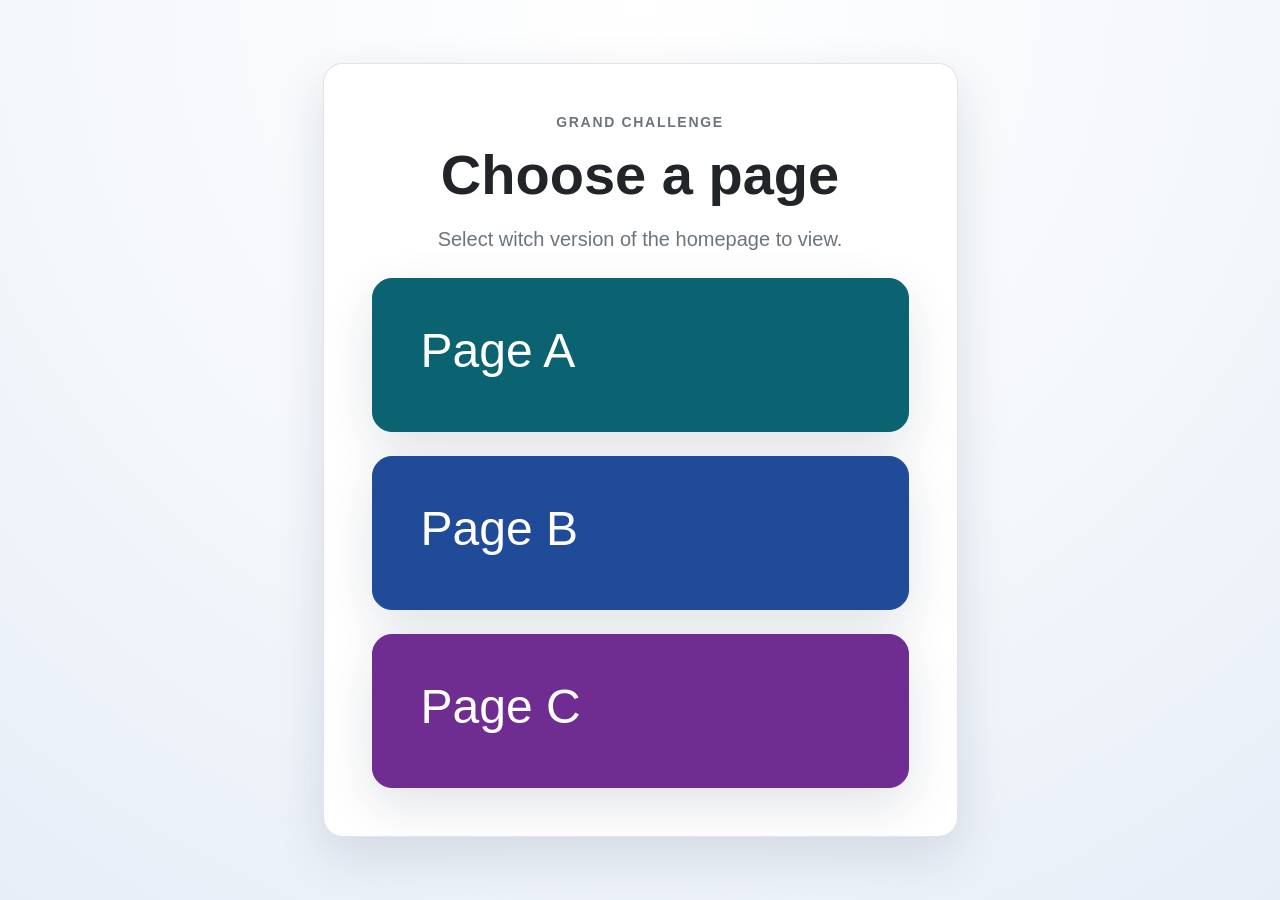
==== commit ed257824: "Add page C" ====
--- a/index.html
+++ b/index.html
@@ -70,6 +70,17 @@
       border-color: #173a78;
     }
 
+    .choice-card-c {
+      background-color: #6f2c91;
+      border-color: #6f2c91;
+    }
+
+    .choice-card-c:hover,
+    .choice-card-c:focus-within {
+      background-color: #56236c;
+      border-color: #56236c;
+    }
+
     .choice-card h2 {
       font-size: 3rem;
       line-height: 1;
@@ -93,7 +104,7 @@
                 Select witch version of the homepage to view.
               </p>
               <div class="row">
-                <div class="col-md-6 mb-4 mb-md-0 pr-md-2">
+                <div class="col-12 mb-4">
                   <div class="card choice-card choice-card-a text-white h-100">
                     <div class="card-body d-flex flex-column justify-content-between text-left p-4 p-lg-5 position-relative">
                       <div>
@@ -103,13 +114,23 @@
                     </div>
                   </div>
                 </div>
-                <div class="col-md-6 pl-md-2">
+                <div class="col-12 mb-4">
                   <div class="card choice-card choice-card-b text-white h-100">
                     <div class="card-body d-flex flex-column justify-content-between text-left p-4 p-lg-5 position-relative">
                       <div>
                         <h2>Page B</h2>
                       </div>
                       <a class="choice-link stretched-link" href="B.html" aria-label="Open B page"></a>
+                    </div>
+                  </div>
+                </div>
+                <div class="col-12">
+                  <div class="card choice-card choice-card-c text-white h-100">
+                    <div class="card-body d-flex flex-column justify-content-between text-left p-4 p-lg-5 position-relative">
+                      <div>
+                        <h2>Page C</h2>
+                      </div>
+                      <a class="choice-link stretched-link" href="C.html" aria-label="Open C page"></a>
                     </div>
                   </div>
                 </div>
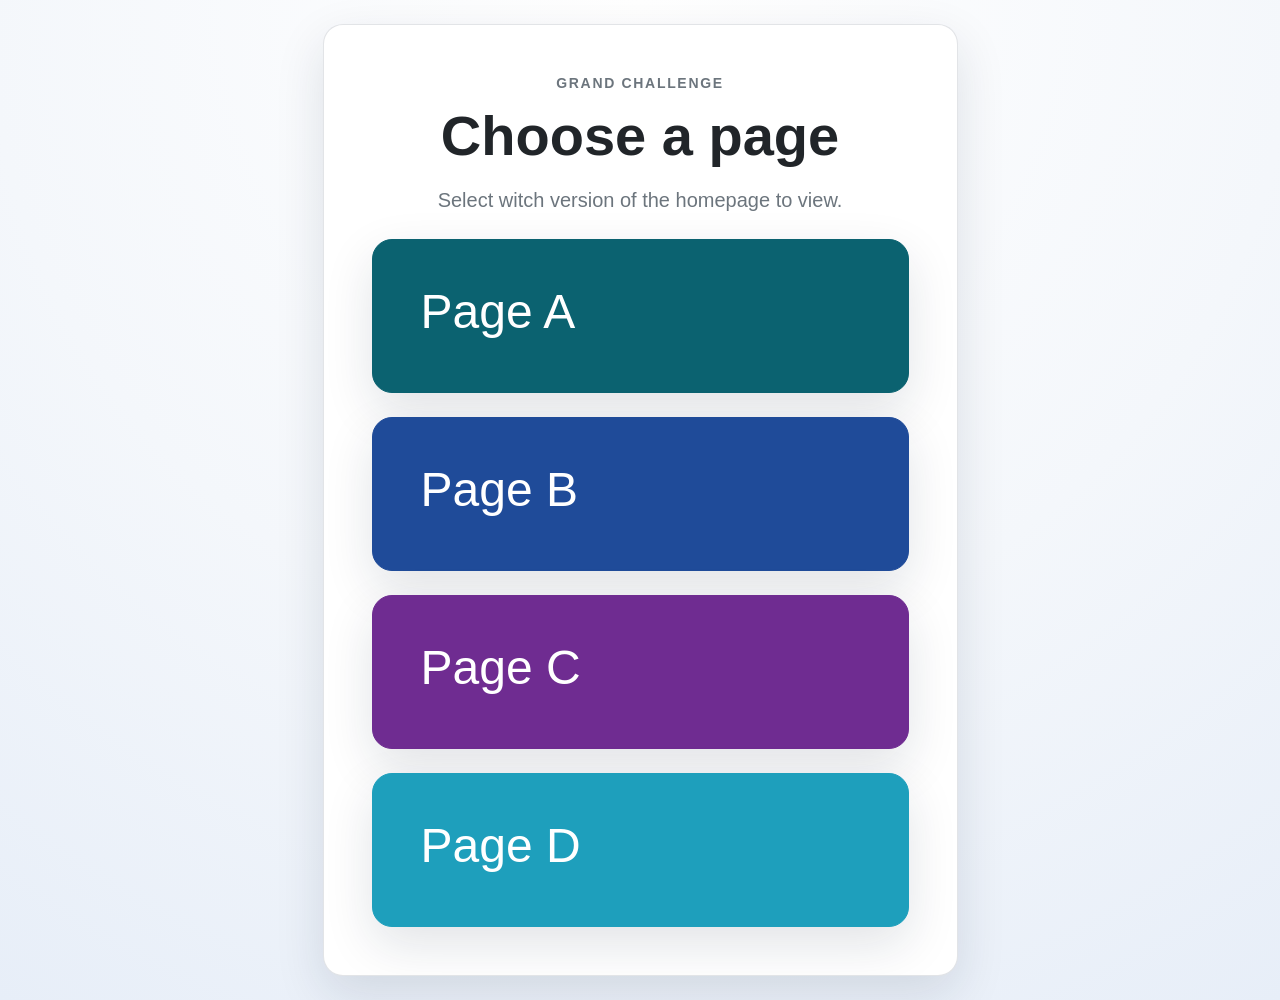
==== commit 7018278b: "Add D as option" ====
--- a/index.html
+++ b/index.html
@@ -75,6 +75,11 @@
       border-color: #6f2c91;
     }
 
+    .choice-card-d {
+      background-color: #1e9fbc;
+      border-color: #1e9fbc;
+    }
+
     .choice-card-c:hover,
     .choice-card-c:focus-within {
       background-color: #56236c;
@@ -124,13 +129,23 @@
                     </div>
                   </div>
                 </div>
-                <div class="col-12">
+                <div class="col-12 mb-4">
                   <div class="card choice-card choice-card-c text-white h-100">
                     <div class="card-body d-flex flex-column justify-content-between text-left p-4 p-lg-5 position-relative">
                       <div>
                         <h2>Page C</h2>
                       </div>
                       <a class="choice-link stretched-link" href="C.html" aria-label="Open C page"></a>
+                    </div>
+                  </div>
+                </div>
+                <div class="col-12">
+                  <div class="card choice-card choice-card-d text-white h-100">
+                    <div class="card-body d-flex flex-column justify-content-between text-left p-4 p-lg-5 position-relative">
+                      <div>
+                        <h2>Page D</h2>
+                      </div>
+                      <a class="choice-link stretched-link" href="D.html" aria-label="Open D page"></a>
                     </div>
                   </div>
                 </div>
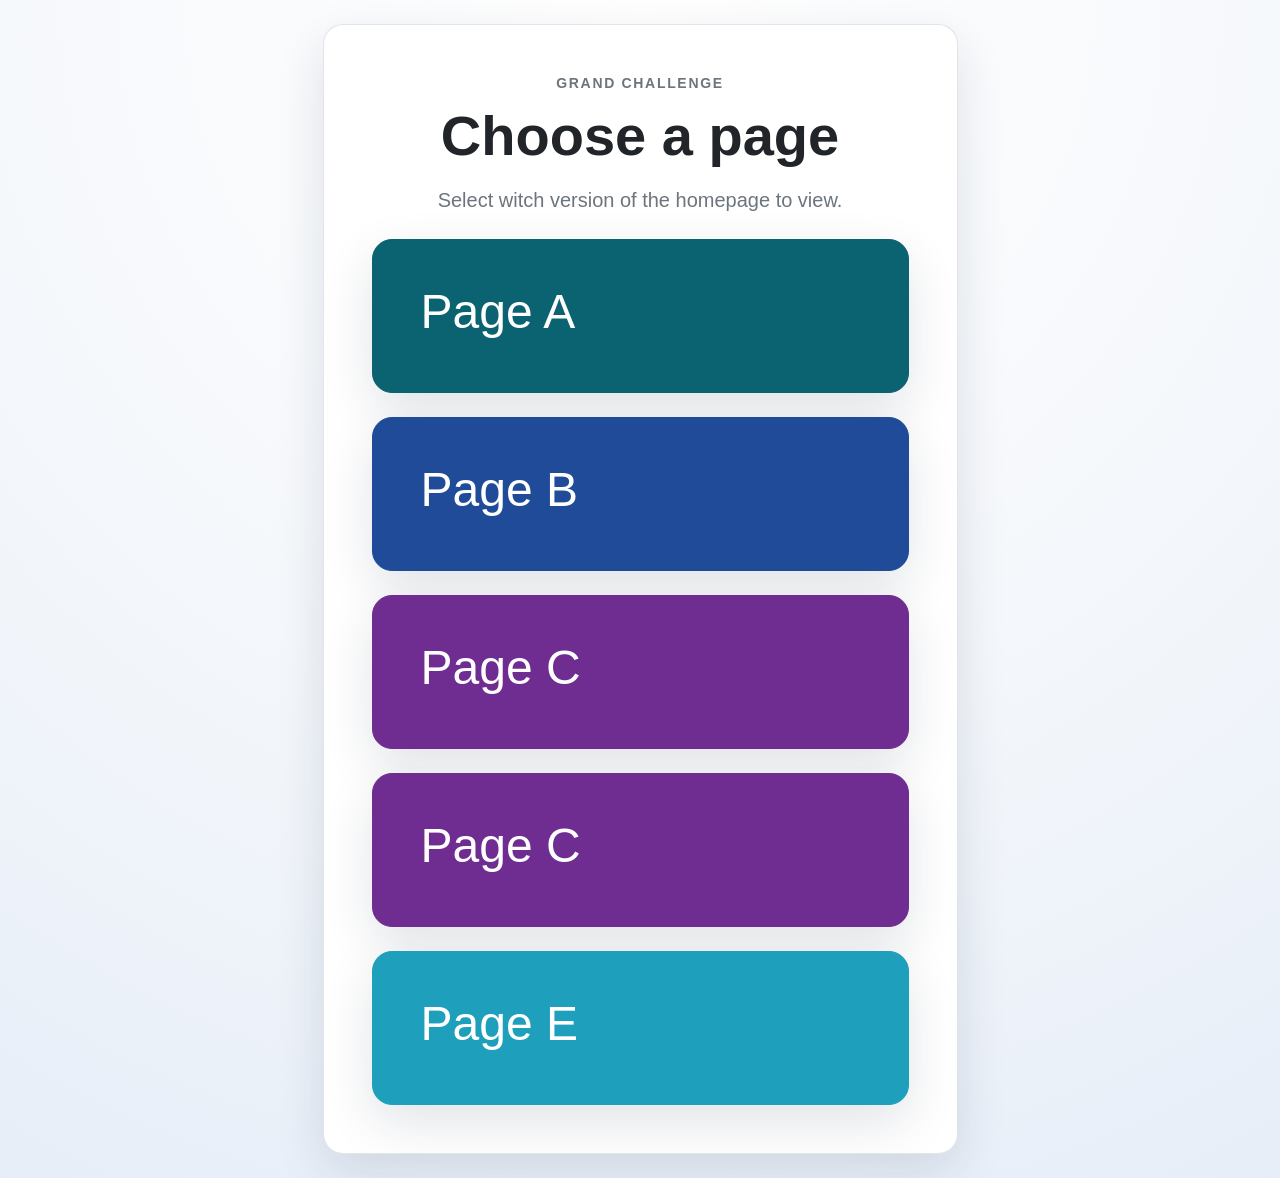
==== commit 2008a26d: "Update titles and links for pages C and E" ====
--- a/index.html
+++ b/index.html
@@ -3,7 +3,7 @@
 <head>
   <meta charset="utf-8">
   <meta name="viewport" content="width=device-width, initial-scale=1">
-  <title>Choose A or B</title>
+  <title>Choose a layout</title>
   <link href="bootstrap/css/bootstrap.min.css" rel="stylesheet">
   <style>
     body {
@@ -139,13 +139,23 @@
                     </div>
                   </div>
                 </div>
+                <div class="col-12 mb-4">
+                  <div class="card choice-card choice-card-c text-white h-100">
+                    <div class="card-body d-flex flex-column justify-content-between text-left p-4 p-lg-5 position-relative">
+                      <div>
+                        <h2>Page C</h2>
+                      </div>
+                      <a class="choice-link stretched-link" href="C.html" aria-label="Open D page"></a>
+                    </div>
+                  </div>
+                </div>
                 <div class="col-12">
                   <div class="card choice-card choice-card-d text-white h-100">
                     <div class="card-body d-flex flex-column justify-content-between text-left p-4 p-lg-5 position-relative">
                       <div>
-                        <h2>Page D</h2>
+                        <h2>Page E</h2>
                       </div>
-                      <a class="choice-link stretched-link" href="D.html" aria-label="Open D page"></a>
+                      <a class="choice-link stretched-link" href="D.html" aria-label="Open E page"></a>
                     </div>
                   </div>
                 </div>
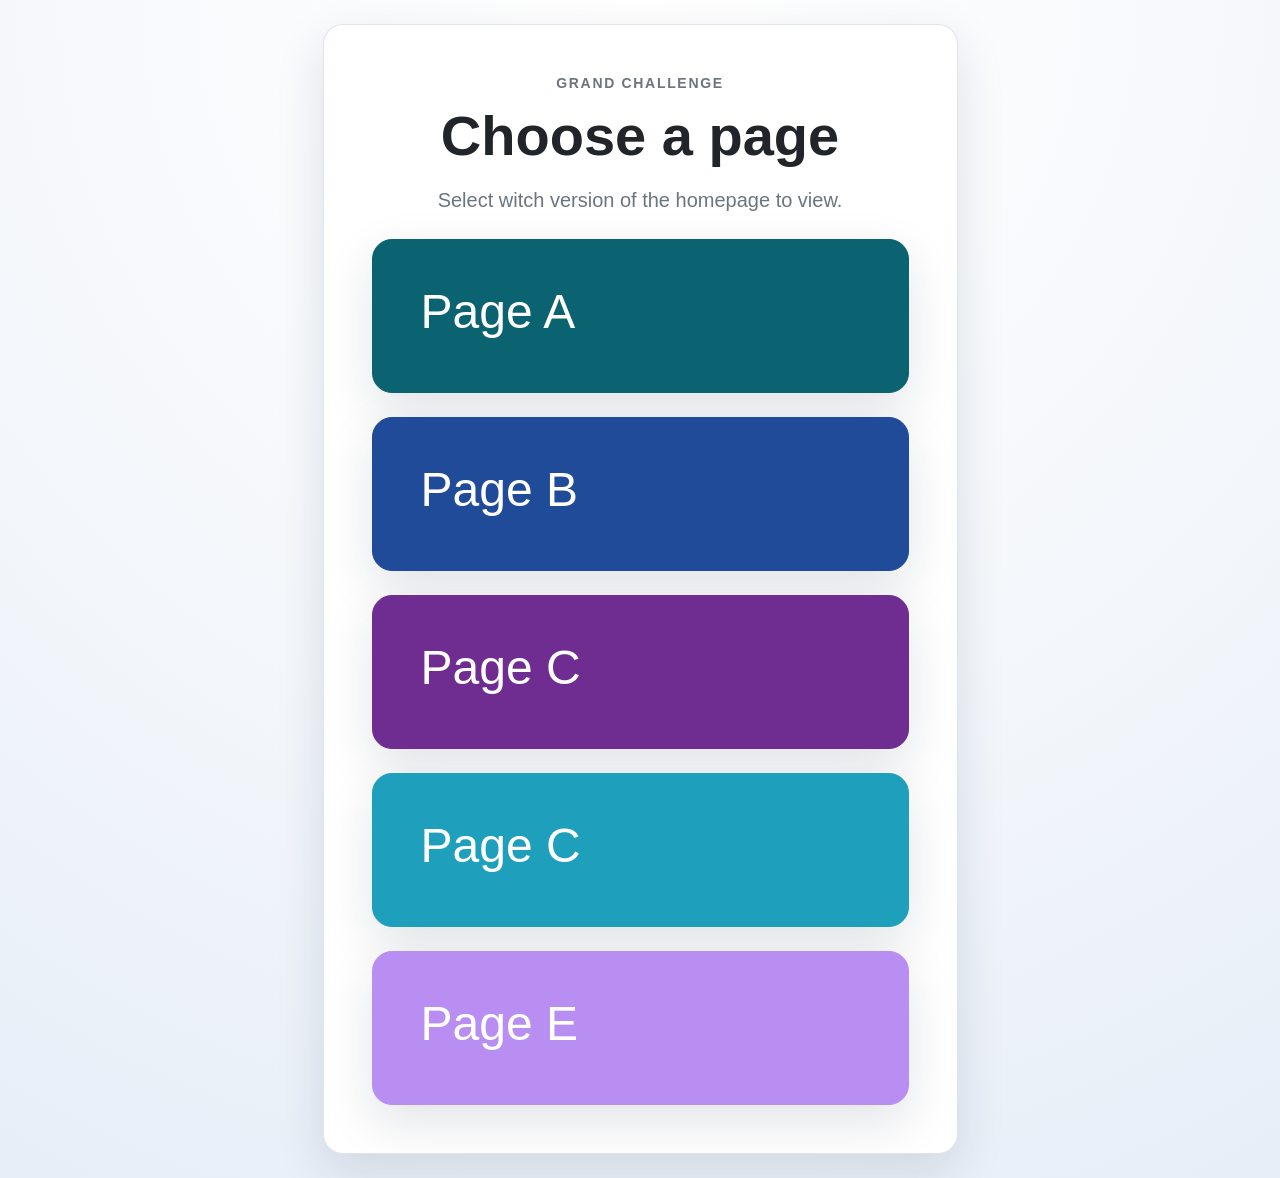
==== commit d94e8a43: "Update index.html" ====
--- a/index.html
+++ b/index.html
@@ -75,15 +75,32 @@
       border-color: #6f2c91;
     }
 
+    .choice-card-c:hover,
+    .choice-card-c:focus-within {
+      background-color: #56236c;
+      border-color: #56236c;
+    }
+    
     .choice-card-d {
       background-color: #1e9fbc;
       border-color: #1e9fbc;
     }
 
-    .choice-card-c:hover,
-    .choice-card-c:focus-within {
-      background-color: #56236c;
-      border-color: #56236c;
+    .choice-card-d:hover,
+    .choice-card-d:focus-within {
+      background-color: #438CA7;
+      border-color: #438CA7;
+    }
+    
+    .choice-card-e {
+      background-color: #B98EF2;
+      border-color: #B98EF2;
+    }
+
+    .choice-card-e:hover,
+    .choice-card-e:focus-within {
+      background-color: #A680DD;
+      border-color: #A680DD;
     }
 
     .choice-card h2 {
@@ -140,7 +157,7 @@
                   </div>
                 </div>
                 <div class="col-12 mb-4">
-                  <div class="card choice-card choice-card-c text-white h-100">
+                  <div class="card choice-card choice-card-d text-white h-100">
                     <div class="card-body d-flex flex-column justify-content-between text-left p-4 p-lg-5 position-relative">
                       <div>
                         <h2>Page C</h2>
@@ -150,7 +167,7 @@
                   </div>
                 </div>
                 <div class="col-12">
-                  <div class="card choice-card choice-card-d text-white h-100">
+                  <div class="card choice-card choice-card-e text-white h-100">
                     <div class="card-body d-flex flex-column justify-content-between text-left p-4 p-lg-5 position-relative">
                       <div>
                         <h2>Page E</h2>
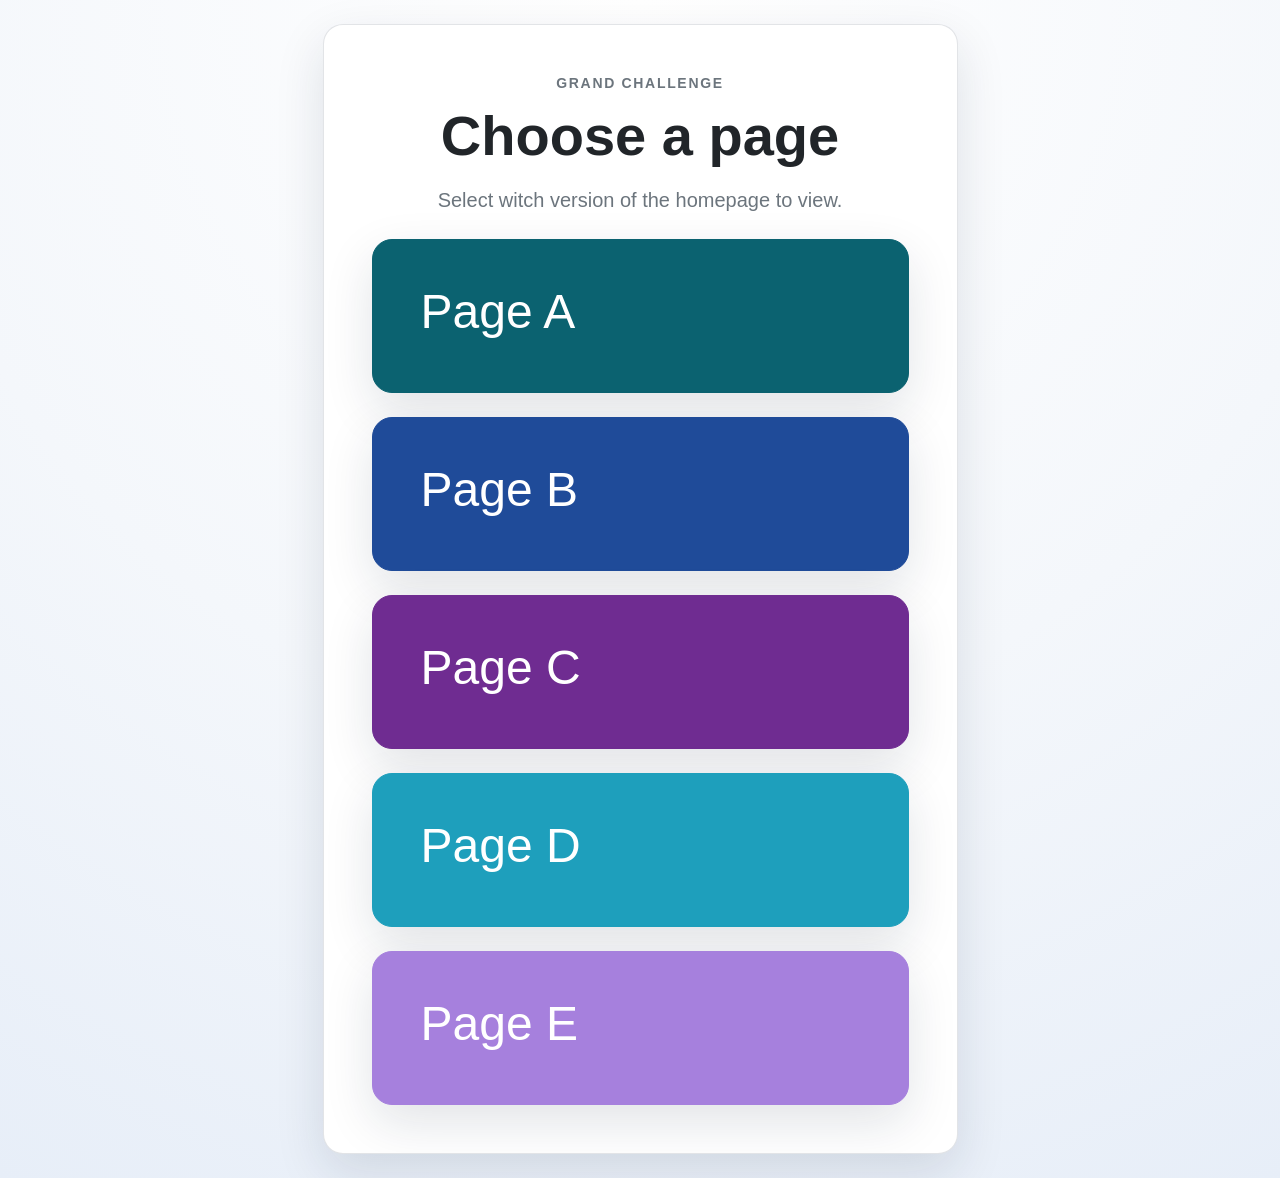
==== commit c2058940: "Modify choice card styles and update links Updated card colors and changed page links." ====
--- a/index.html
+++ b/index.html
@@ -93,14 +93,14 @@
     }
     
     .choice-card-e {
-      background-color: #B98EF2;
-      border-color: #B98EF2;
+      background-color: #A680DD;
+      border-color: #A680DD;
     }
 
     .choice-card-e:hover,
     .choice-card-e:focus-within {
-      background-color: #A680DD;
-      border-color: #A680DD;
+      background-color: #8365B2;
+      border-color: #8365B2;
     }
 
     .choice-card h2 {
@@ -160,9 +160,9 @@
                   <div class="card choice-card choice-card-d text-white h-100">
                     <div class="card-body d-flex flex-column justify-content-between text-left p-4 p-lg-5 position-relative">
                       <div>
-                        <h2>Page C</h2>
+                        <h2>Page D</h2>
                       </div>
-                      <a class="choice-link stretched-link" href="C.html" aria-label="Open D page"></a>
+                      <a class="choice-link stretched-link" href="D.html" aria-label="Open D page"></a>
                     </div>
                   </div>
                 </div>
@@ -172,7 +172,7 @@
                       <div>
                         <h2>Page E</h2>
                       </div>
-                      <a class="choice-link stretched-link" href="D.html" aria-label="Open E page"></a>
+                      <a class="choice-link stretched-link" href="E.html" aria-label="Open E page"></a>
                     </div>
                   </div>
                 </div>
